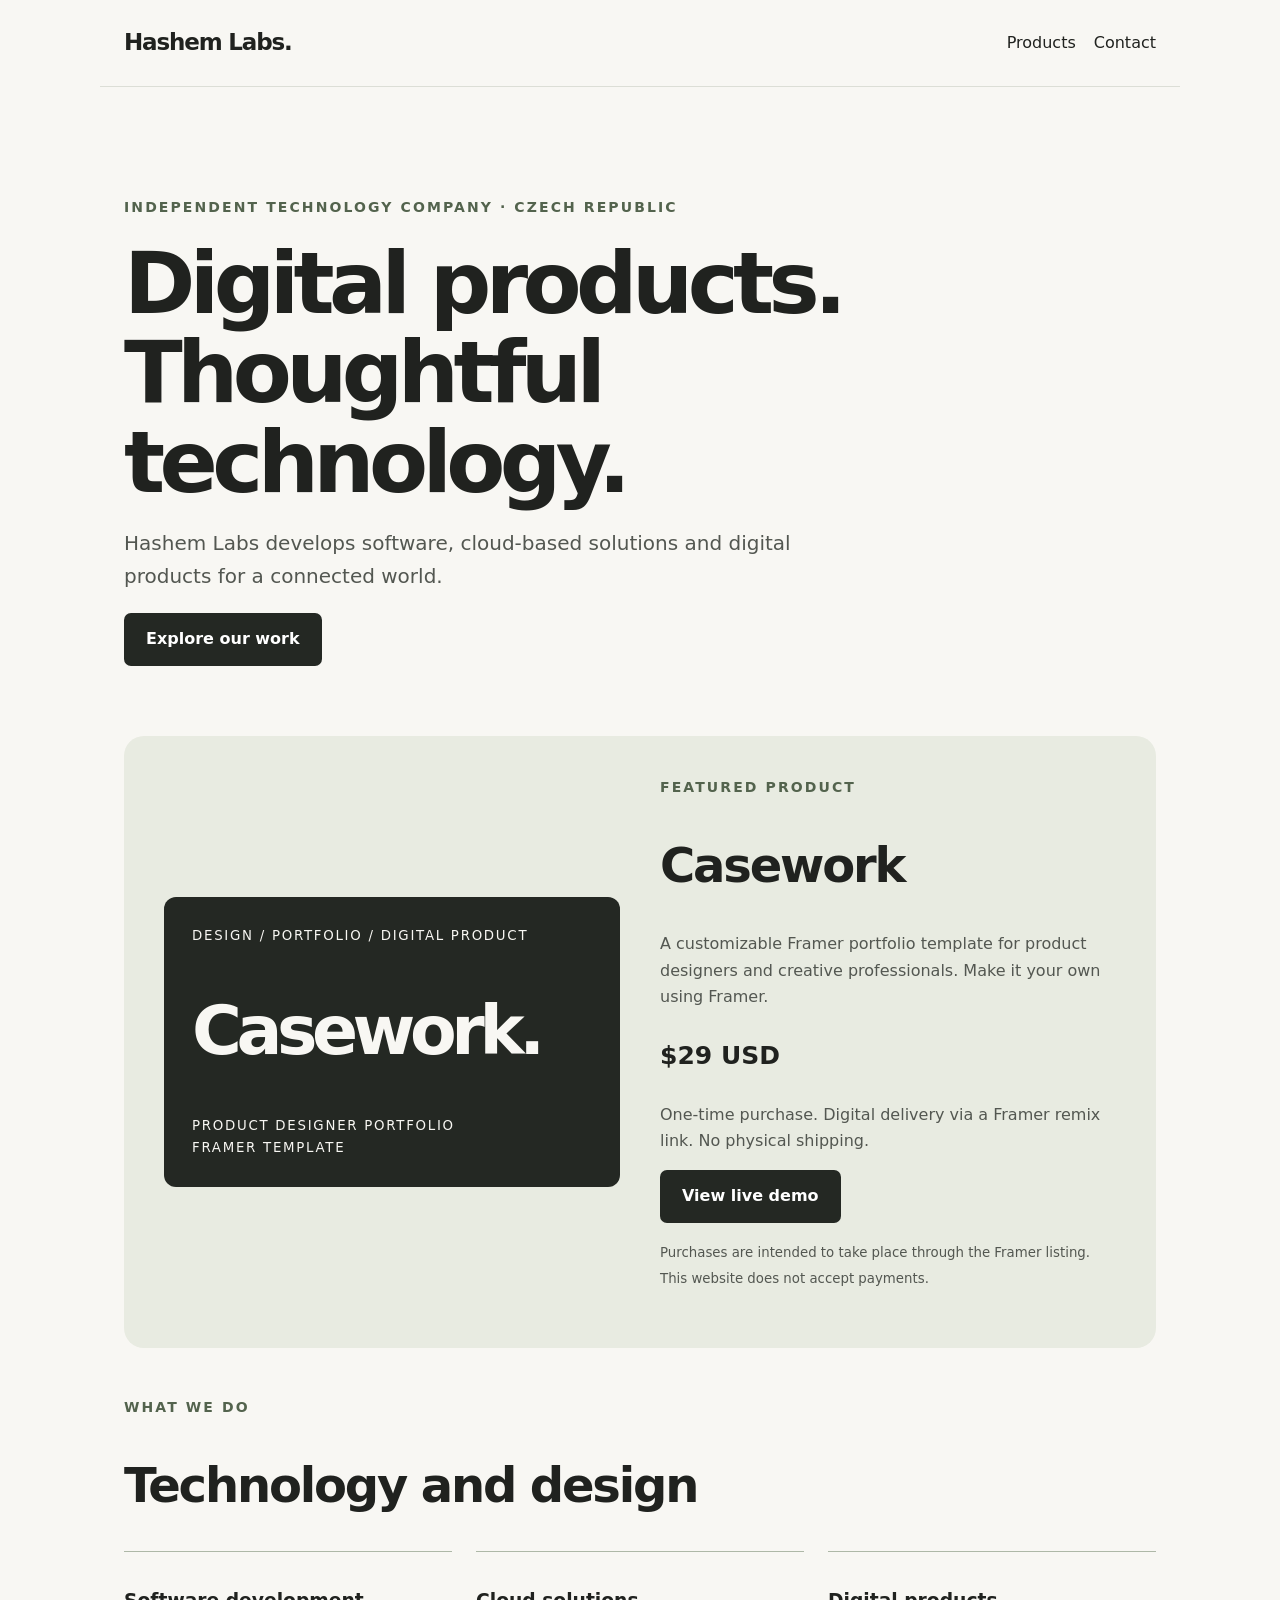
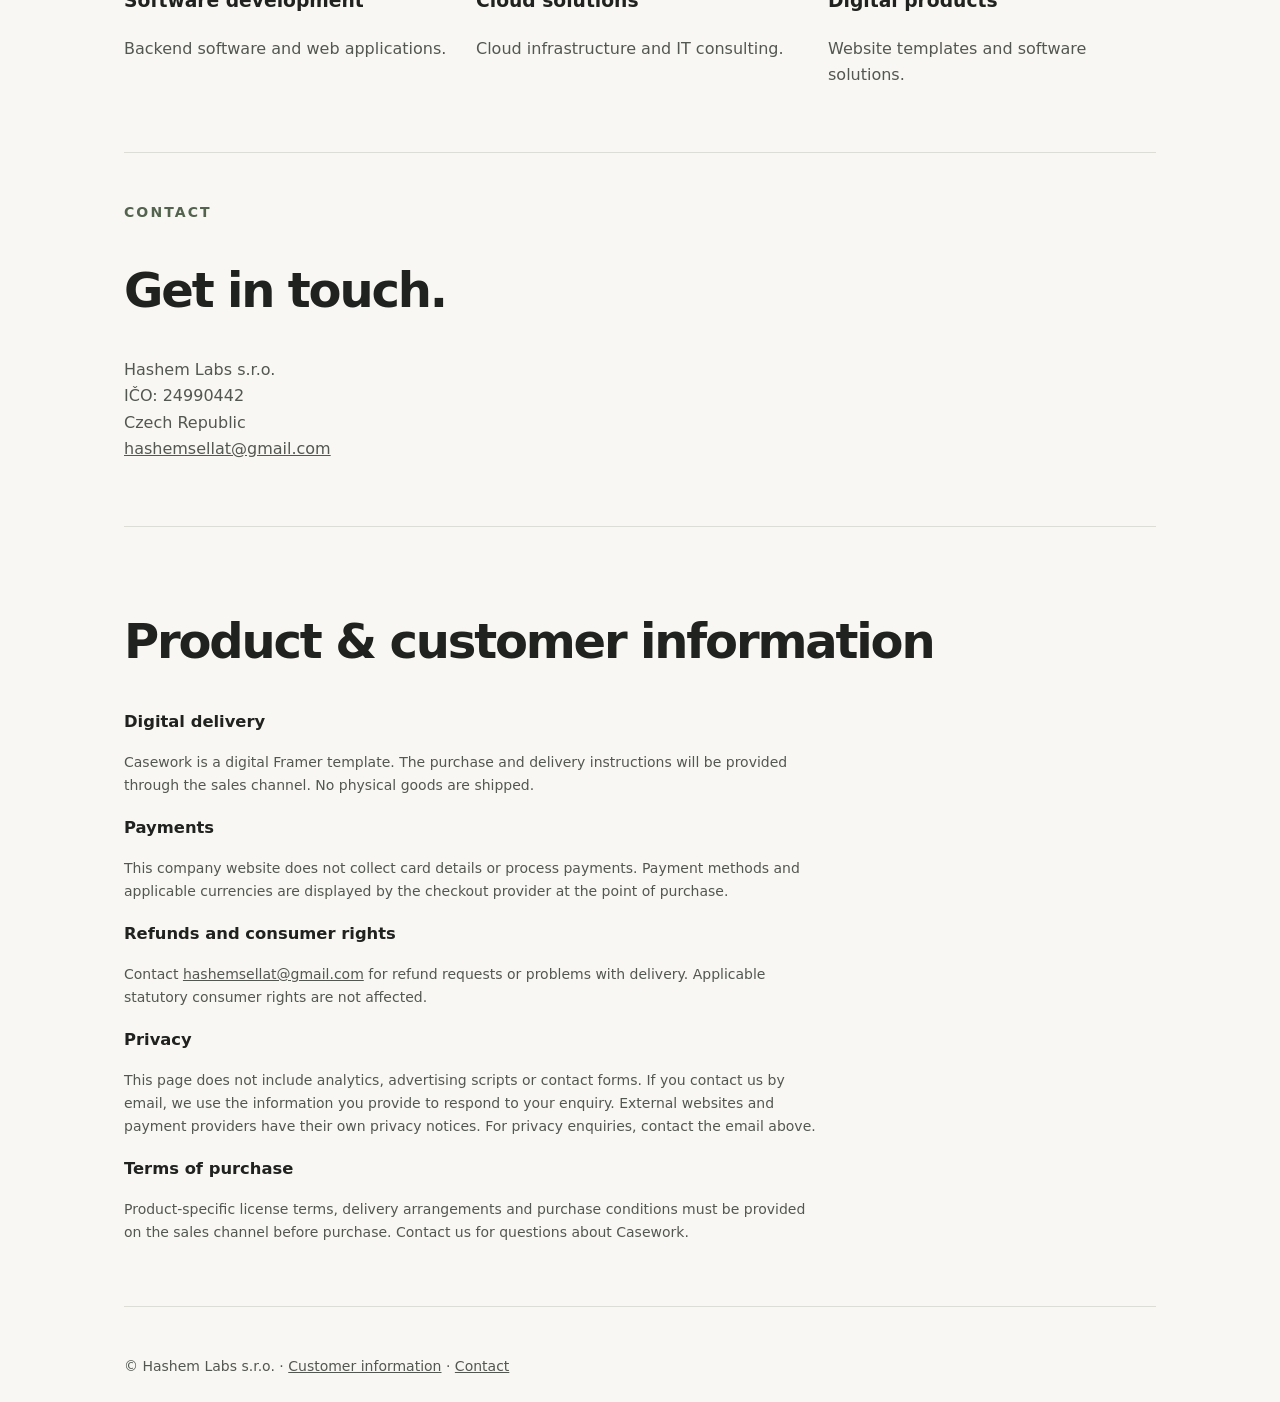
==== index.html @ bea54751 "Publish Hashem Labs homepage at root domain for Paddle verification Initial HTML structure for Hashe" ====
<!doctype html><html lang="en"><head><meta charset="utf-8"><meta name="viewport" content="width=device-width,initial-scale=1"><meta name="description" content="Hashem Labs — software development, cloud solutions and digital design products."><title>Hashem Labs — Digital products & technology</title><style>
*{box-sizing:border-box}html{scroll-behavior:smooth}body{margin:0;background:#f8f7f3;color:#20221f;font:16px/1.65 system-ui,sans-serif}main,nav,footer{max-width:1080px;margin:auto;padding:24px}nav{display:flex;justify-content:space-between;align-items:center;gap:20px;border-bottom:1px solid #dcded6}a{color:inherit}nav a{margin-left:18px;text-decoration:none}.brand{font-weight:800;letter-spacing:-.05em;font-size:23px}.hero{padding:85px 0 70px}.tag{font-size:14px;letter-spacing:.15em;text-transform:uppercase;color:#53634d;font-weight:700}h1{font-size:clamp(44px,7vw,86px);line-height:1.04;letter-spacing:-.065em;max-width:850px;margin:20px 0}h2{font-size:clamp(28px,4vw,48px);line-height:1.1;letter-spacing:-.045em}p{max-width:700px;color:#535751}.hero p{font-size:20px}.product{display:grid;grid-template-columns:1fr 1fr;gap:40px;background:#e8ebe1;border-radius:20px;padding:40px;align-items:center}.visual{background:#242823;color:#f8f7f3;min-height:290px;border-radius:12px;padding:28px;display:flex;flex-direction:column;justify-content:space-between}.visual strong{font-size:clamp(38px,6vw,68px);letter-spacing:-.08em;line-height:1}.visual small{letter-spacing:.13em}.button{display:inline-block;background:#242823;color:white;padding:13px 22px;border-radius:7px;text-decoration:none;font-weight:600}.price{font-size:25px;font-weight:700;color:#20221f}.section{padding:48px 0;border-bottom:1px solid #dcded6}.services{display:grid;grid-template-columns:repeat(3,1fr);gap:24px}.services article{border-top:1px solid #aeb8a7;padding-top:15px}.legal{font-size:14px}footer{font-size:14px;color:#535751}@media(max-width:680px){.product,.services{grid-template-columns:1fr}.product{padding:24px}.hero{padding:50px 0}nav{align-items:flex-start}nav a{margin-left:8px;font-size:14px}}
</style></head><body><nav><span class="brand">Hashem Labs.</span><div><a href="#products">Products</a><a href="#contact">Contact</a></div></nav><main><header class="hero"><div class="tag">Independent technology company · Czech Republic</div><h1>Digital products.<br>Thoughtful technology.</h1><p>Hashem Labs develops software, cloud-based solutions and digital products for a connected world.</p><a class="button" href="#products">Explore our work</a></header><section id="products" class="product"><div class="visual"><small>DESIGN / PORTFOLIO / DIGITAL PRODUCT</small><strong>Casework.</strong><small>PRODUCT DESIGNER PORTFOLIO<br>FRAMER TEMPLATE</small></div><div><div class="tag">Featured product</div><h2>Casework</h2><p>A customizable Framer portfolio template for product designers and creative professionals. Make it your own using Framer.</p><p class="price">$29 USD</p><p>One-time purchase. Digital delivery via a Framer remix link. No physical shipping.</p><a class="button" href="https://casework.framer.website" target="_blank" rel="noopener">View live demo</a><p><small>Purchases are intended to take place through the Framer listing. This website does not accept payments.</small></p></div></section><section class="section"><div class="tag">What we do</div><h2>Technology and design</h2><div class="services"><article><h3>Software development</h3><p>Backend software and web applications.</p></article><article><h3>Cloud solutions</h3><p>Cloud infrastructure and IT consulting.</p></article><article><h3>Digital products</h3><p>Website templates and software solutions.</p></article></div></section><section id="contact" class="section"><div class="tag">Contact</div><h2>Get in touch.</h2><p>Hashem Labs s.r.o.<br>IČO: 24990442<br>Czech Republic<br><a href="mailto:hashemsellat@gmail.com">hashemsellat@gmail.com</a></p></section><section id="policies" class="section legal"><h2>Product & customer information</h2><h3>Digital delivery</h3><p>Casework is a digital Framer template. The purchase and delivery instructions will be provided through the sales channel. No physical goods are shipped.</p><h3>Payments</h3><p>This company website does not collect card details or process payments. Payment methods and applicable currencies are displayed by the checkout provider at the point of purchase.</p><h3>Refunds and consumer rights</h3><p>Contact <a href="mailto:hashemsellat@gmail.com">hashemsellat@gmail.com</a> for refund requests or problems with delivery. Applicable statutory consumer rights are not affected.</p><h3>Privacy</h3><p>This page does not include analytics, advertising scripts or contact forms. If you contact us by email, we use the information you provide to respond to your enquiry. External websites and payment providers have their own privacy notices. For privacy enquiries, contact the email above.</p><h3>Terms of purchase</h3><p>Product-specific license terms, delivery arrangements and purchase conditions must be provided on the sales channel before purchase. Contact us for questions about Casework.</p></section></main><footer>© Hashem Labs s.r.o. · <a href="#policies">Customer information</a> · <a href="#contact">Contact</a></footer></body></html>
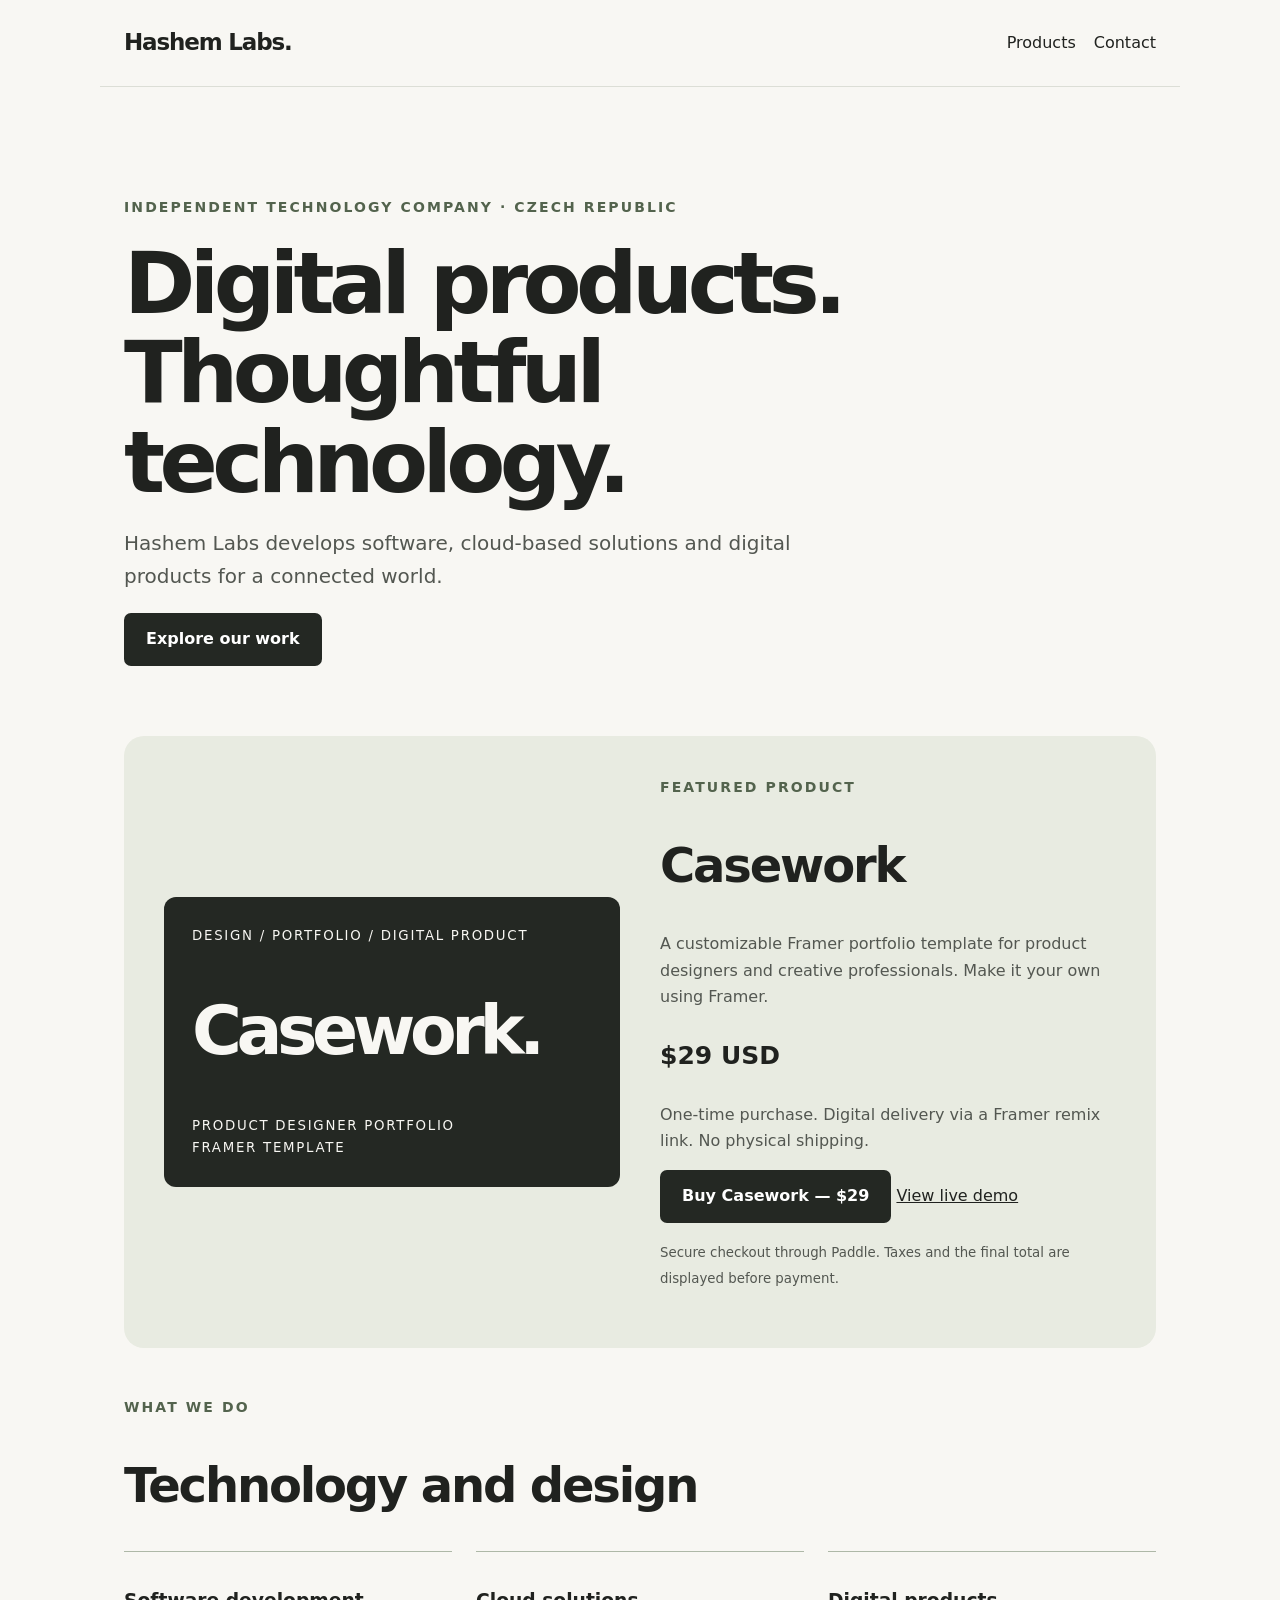
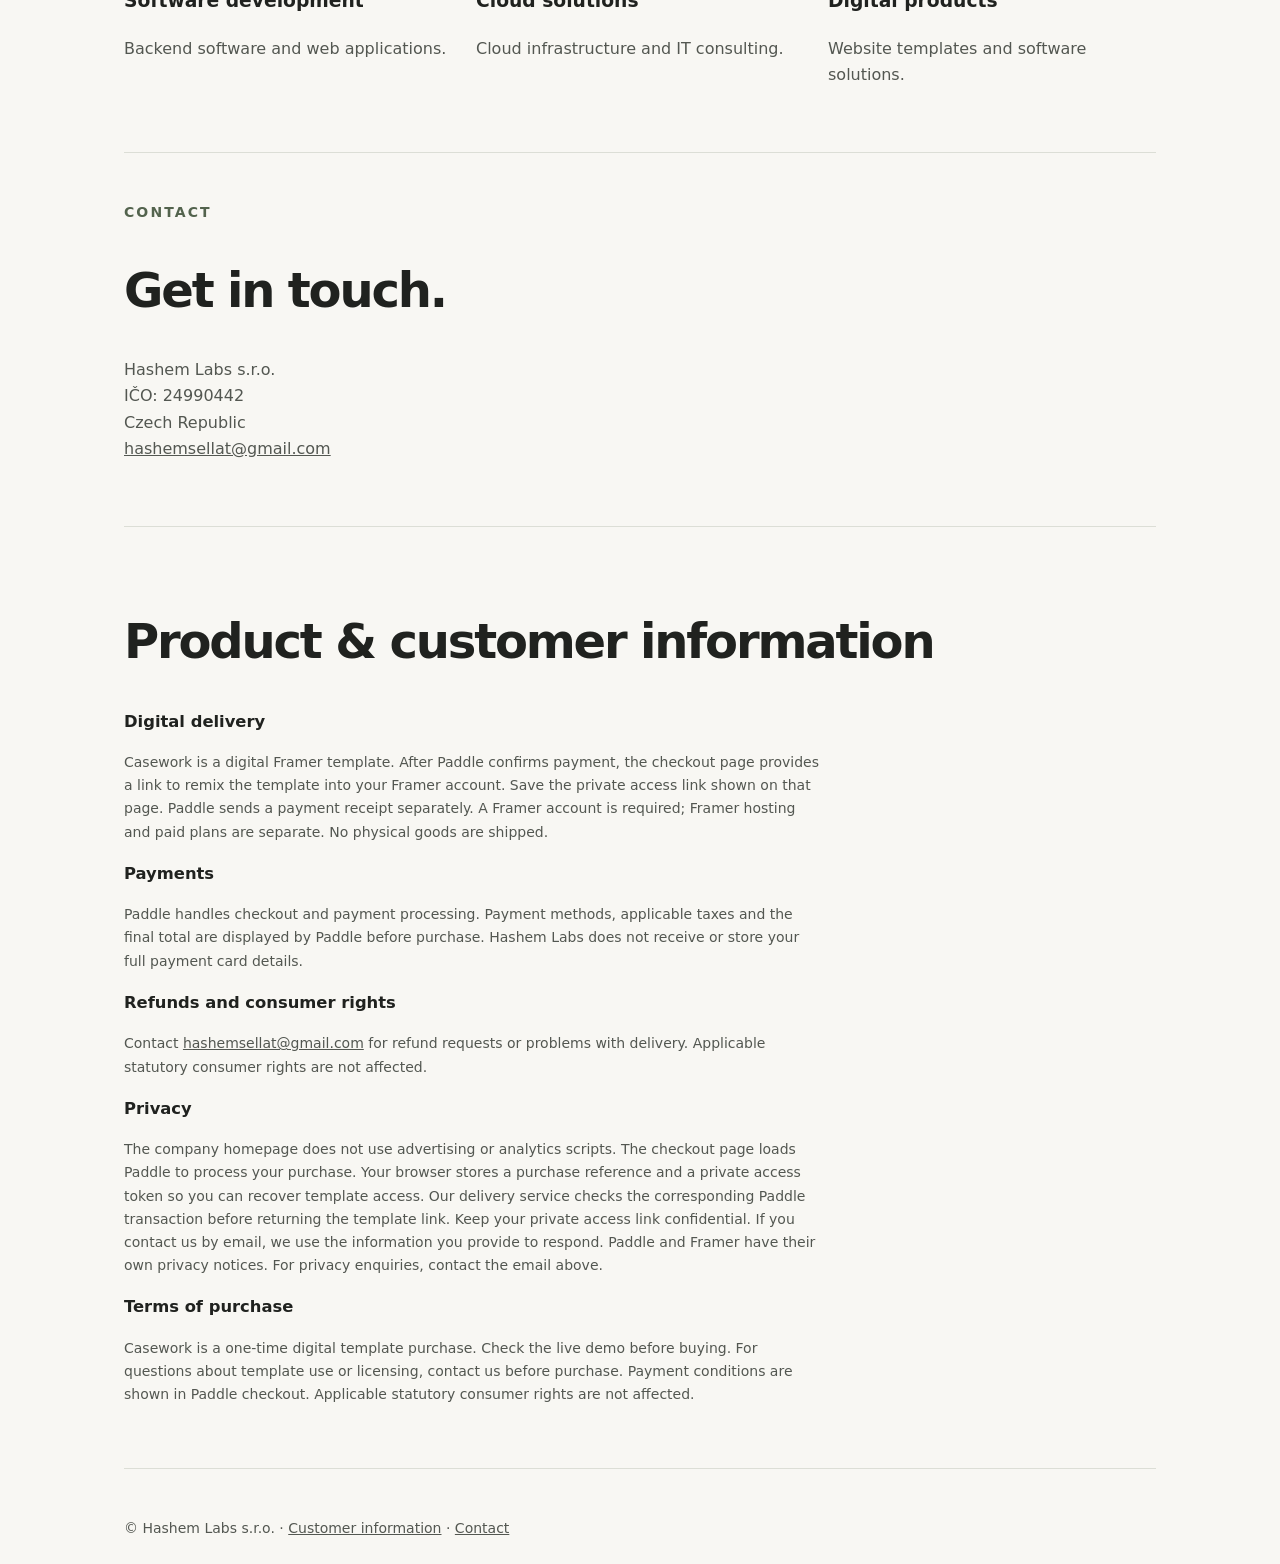
==== commit 0bfcaf99: "Enable Casework checkout and explain secure digital delivery" ====
--- a/index.html
+++ b/index.html
@@ -1,3 +1,3 @@
 <!doctype html><html lang="en"><head><meta charset="utf-8"><meta name="viewport" content="width=device-width,initial-scale=1"><meta name="description" content="Hashem Labs — software development, cloud solutions and digital design products."><title>Hashem Labs — Digital products & technology</title><style>
 *{box-sizing:border-box}html{scroll-behavior:smooth}body{margin:0;background:#f8f7f3;color:#20221f;font:16px/1.65 system-ui,sans-serif}main,nav,footer{max-width:1080px;margin:auto;padding:24px}nav{display:flex;justify-content:space-between;align-items:center;gap:20px;border-bottom:1px solid #dcded6}a{color:inherit}nav a{margin-left:18px;text-decoration:none}.brand{font-weight:800;letter-spacing:-.05em;font-size:23px}.hero{padding:85px 0 70px}.tag{font-size:14px;letter-spacing:.15em;text-transform:uppercase;color:#53634d;font-weight:700}h1{font-size:clamp(44px,7vw,86px);line-height:1.04;letter-spacing:-.065em;max-width:850px;margin:20px 0}h2{font-size:clamp(28px,4vw,48px);line-height:1.1;letter-spacing:-.045em}p{max-width:700px;color:#535751}.hero p{font-size:20px}.product{display:grid;grid-template-columns:1fr 1fr;gap:40px;background:#e8ebe1;border-radius:20px;padding:40px;align-items:center}.visual{background:#242823;color:#f8f7f3;min-height:290px;border-radius:12px;padding:28px;display:flex;flex-direction:column;justify-content:space-between}.visual strong{font-size:clamp(38px,6vw,68px);letter-spacing:-.08em;line-height:1}.visual small{letter-spacing:.13em}.button{display:inline-block;background:#242823;color:white;padding:13px 22px;border-radius:7px;text-decoration:none;font-weight:600}.price{font-size:25px;font-weight:700;color:#20221f}.section{padding:48px 0;border-bottom:1px solid #dcded6}.services{display:grid;grid-template-columns:repeat(3,1fr);gap:24px}.services article{border-top:1px solid #aeb8a7;padding-top:15px}.legal{font-size:14px}footer{font-size:14px;color:#535751}@media(max-width:680px){.product,.services{grid-template-columns:1fr}.product{padding:24px}.hero{padding:50px 0}nav{align-items:flex-start}nav a{margin-left:8px;font-size:14px}}
-</style></head><body><nav><span class="brand">Hashem Labs.</span><div><a href="#products">Products</a><a href="#contact">Contact</a></div></nav><main><header class="hero"><div class="tag">Independent technology company · Czech Republic</div><h1>Digital products.<br>Thoughtful technology.</h1><p>Hashem Labs develops software, cloud-based solutions and digital products for a connected world.</p><a class="button" href="#products">Explore our work</a></header><section id="products" class="product"><div class="visual"><small>DESIGN / PORTFOLIO / DIGITAL PRODUCT</small><strong>Casework.</strong><small>PRODUCT DESIGNER PORTFOLIO<br>FRAMER TEMPLATE</small></div><div><div class="tag">Featured product</div><h2>Casework</h2><p>A customizable Framer portfolio template for product designers and creative professionals. Make it your own using Framer.</p><p class="price">$29 USD</p><p>One-time purchase. Digital delivery via a Framer remix link. No physical shipping.</p><a class="button" href="https://casework.framer.website" target="_blank" rel="noopener">View live demo</a><p><small>Purchases are intended to take place through the Framer listing. This website does not accept payments.</small></p></div></section><section class="section"><div class="tag">What we do</div><h2>Technology and design</h2><div class="services"><article><h3>Software development</h3><p>Backend software and web applications.</p></article><article><h3>Cloud solutions</h3><p>Cloud infrastructure and IT consulting.</p></article><article><h3>Digital products</h3><p>Website templates and software solutions.</p></article></div></section><section id="contact" class="section"><div class="tag">Contact</div><h2>Get in touch.</h2><p>Hashem Labs s.r.o.<br>IČO: 24990442<br>Czech Republic<br><a href="mailto:hashemsellat@gmail.com">hashemsellat@gmail.com</a></p></section><section id="policies" class="section legal"><h2>Product & customer information</h2><h3>Digital delivery</h3><p>Casework is a digital Framer template. The purchase and delivery instructions will be provided through the sales channel. No physical goods are shipped.</p><h3>Payments</h3><p>This company website does not collect card details or process payments. Payment methods and applicable currencies are displayed by the checkout provider at the point of purchase.</p><h3>Refunds and consumer rights</h3><p>Contact <a href="mailto:hashemsellat@gmail.com">hashemsellat@gmail.com</a> for refund requests or problems with delivery. Applicable statutory consumer rights are not affected.</p><h3>Privacy</h3><p>This page does not include analytics, advertising scripts or contact forms. If you contact us by email, we use the information you provide to respond to your enquiry. External websites and payment providers have their own privacy notices. For privacy enquiries, contact the email above.</p><h3>Terms of purchase</h3><p>Product-specific license terms, delivery arrangements and purchase conditions must be provided on the sales channel before purchase. Contact us for questions about Casework.</p></section></main><footer>© Hashem Labs s.r.o. · <a href="#policies">Customer information</a> · <a href="#contact">Contact</a></footer></body></html>
+</style></head><body><nav><span class="brand">Hashem Labs.</span><div><a href="#products">Products</a><a href="#contact">Contact</a></div></nav><main><header class="hero"><div class="tag">Independent technology company · Czech Republic</div><h1>Digital products.<br>Thoughtful technology.</h1><p>Hashem Labs develops software, cloud-based solutions and digital products for a connected world.</p><a class="button" href="#products">Explore our work</a></header><section id="products" class="product"><div class="visual"><small>DESIGN / PORTFOLIO / DIGITAL PRODUCT</small><strong>Casework.</strong><small>PRODUCT DESIGNER PORTFOLIO<br>FRAMER TEMPLATE</small></div><div><div class="tag">Featured product</div><h2>Casework</h2><p>A customizable Framer portfolio template for product designers and creative professionals. Make it your own using Framer.</p><p class="price">$29 USD</p><p>One-time purchase. Digital delivery via a Framer remix link. No physical shipping.</p><a class="button" href="/checkout/">Buy Casework — $29</a> <a href="https://casework.framer.website" target="_blank" rel="noopener">View live demo</a><p><small>Secure checkout through Paddle. Taxes and the final total are displayed before payment.</small></p></div></section><section class="section"><div class="tag">What we do</div><h2>Technology and design</h2><div class="services"><article><h3>Software development</h3><p>Backend software and web applications.</p></article><article><h3>Cloud solutions</h3><p>Cloud infrastructure and IT consulting.</p></article><article><h3>Digital products</h3><p>Website templates and software solutions.</p></article></div></section><section id="contact" class="section"><div class="tag">Contact</div><h2>Get in touch.</h2><p>Hashem Labs s.r.o.<br>IČO: 24990442<br>Czech Republic<br><a href="mailto:hashemsellat@gmail.com">hashemsellat@gmail.com</a></p></section><section id="policies" class="section legal"><h2>Product & customer information</h2><h3>Digital delivery</h3><p>Casework is a digital Framer template. After Paddle confirms payment, the checkout page provides a link to remix the template into your Framer account. Save the private access link shown on that page. Paddle sends a payment receipt separately. A Framer account is required; Framer hosting and paid plans are separate. No physical goods are shipped.</p><h3>Payments</h3><p>Paddle handles checkout and payment processing. Payment methods, applicable taxes and the final total are displayed by Paddle before purchase. Hashem Labs does not receive or store your full payment card details.</p><h3>Refunds and consumer rights</h3><p>Contact <a href="mailto:hashemsellat@gmail.com">hashemsellat@gmail.com</a> for refund requests or problems with delivery. Applicable statutory consumer rights are not affected.</p><h3>Privacy</h3><p>The company homepage does not use advertising or analytics scripts. The checkout page loads Paddle to process your purchase. Your browser stores a purchase reference and a private access token so you can recover template access. Our delivery service checks the corresponding Paddle transaction before returning the template link. Keep your private access link confidential. If you contact us by email, we use the information you provide to respond. Paddle and Framer have their own privacy notices. For privacy enquiries, contact the email above.</p><h3>Terms of purchase</h3><p>Casework is a one-time digital template purchase. Check the live demo before buying. For questions about template use or licensing, contact us before purchase. Payment conditions are shown in Paddle checkout. Applicable statutory consumer rights are not affected.</p></section></main><footer>© Hashem Labs s.r.o. · <a href="#policies">Customer information</a> · <a href="#contact">Contact</a></footer></body></html>
